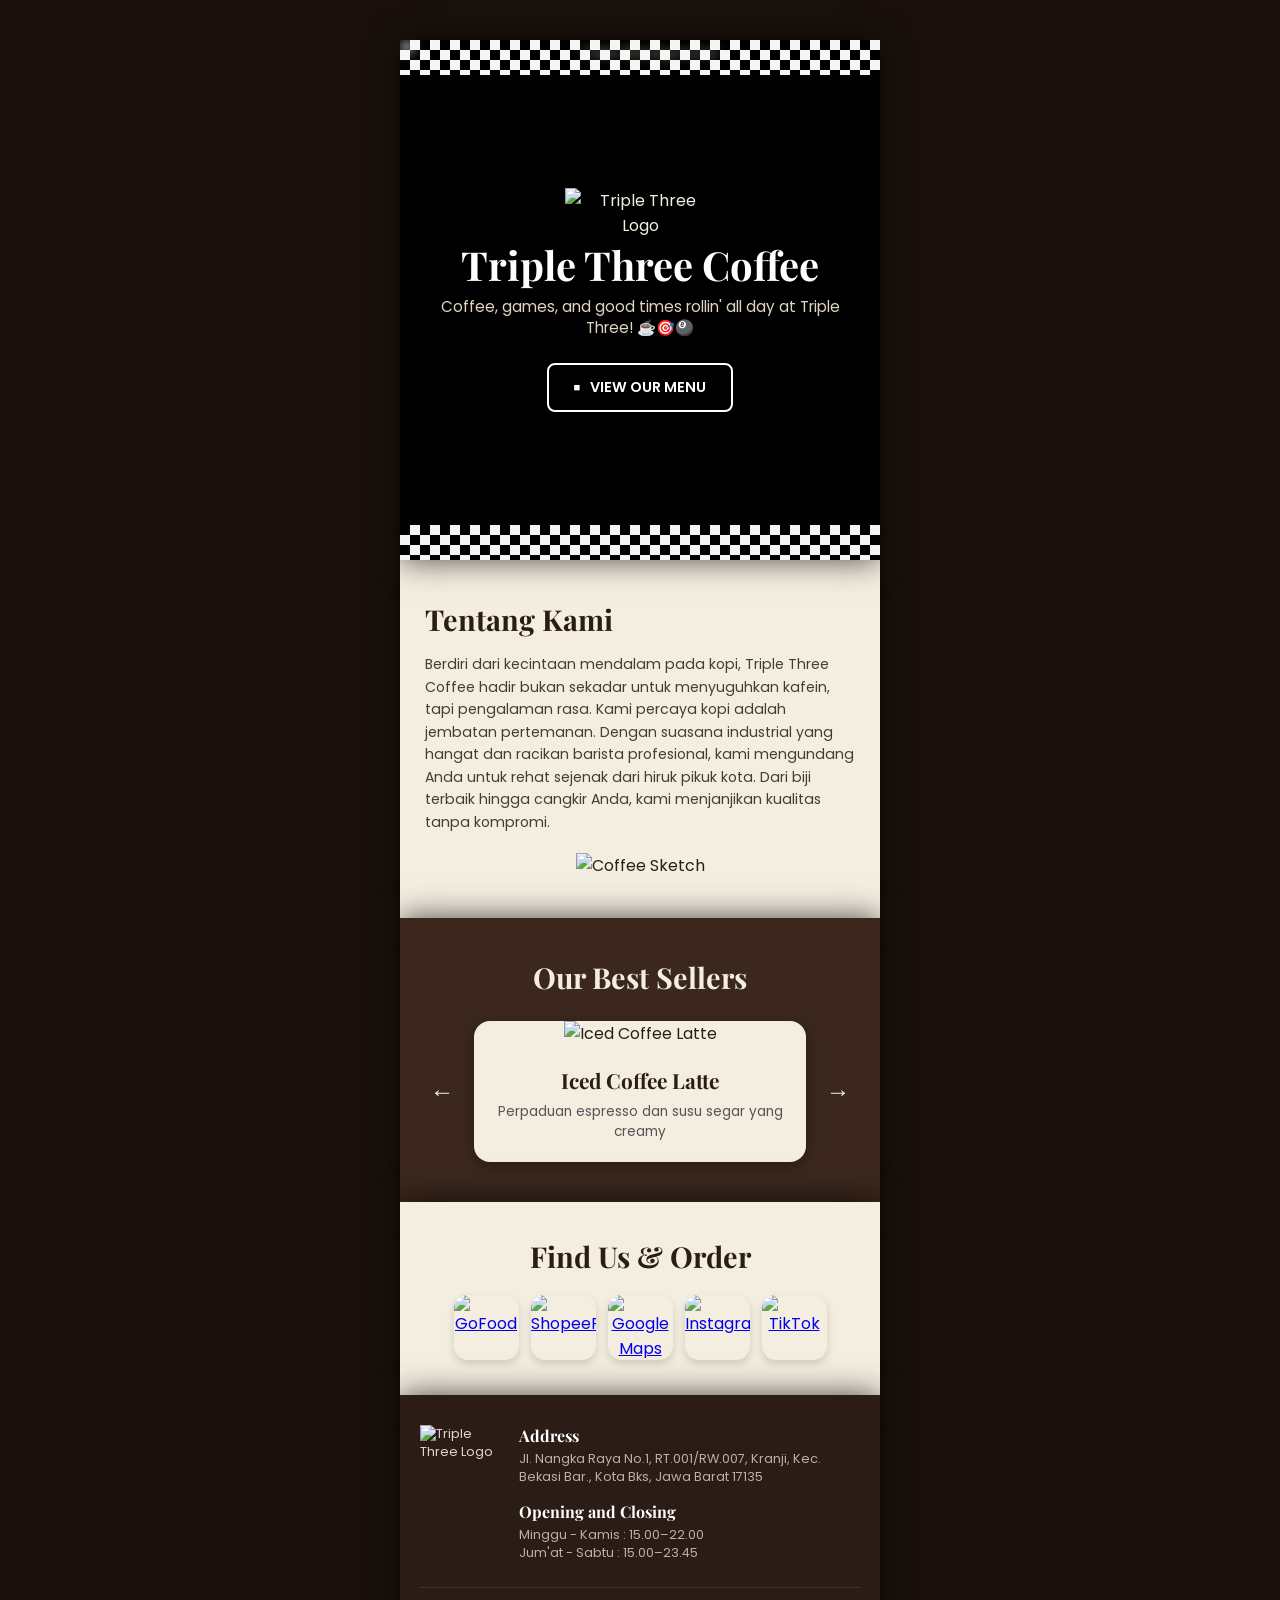
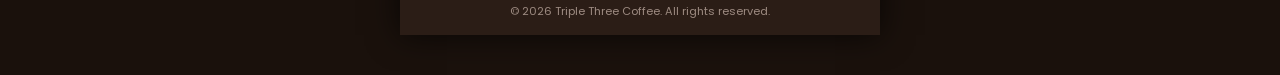
==== index.html @ 0d209aa9 "Add files via upload" ====
<!DOCTYPE html>
<html lang="id">
<head>
    <meta charset="UTF-8">
    <meta name="viewport" content="width=device-width, initial-scale=1.0">
    <title>Triple Three Coffee</title>
    <link rel="stylesheet" href="style.css">
    <link href="https://fonts.googleapis.com/css2?family=Playfair+Display:ital,wght@0,400..900;1,400..900&family=Poppins:wght@300;400;500;600&display=swap" rel="stylesheet">
</head>
<body>

    <!-- HERO SECTION -->
    <header class="hero-section">
        <img src="https://images.unsplash.com/photo-1501339847302-ac426a4a7cbb?auto=format&fit=crop&w=800&q=80" alt="Cafe Background" class="hero-bg-img">
        <div class="checkerboard-top"></div>
        <div class="hero-content">
            <img src="image/333 logo.webp" alt="Triple Three Logo" class="hero-logo">
            <h1>Triple Three Coffee</h1>
            <p>Coffee, games, and good times rollin' all day at Triple Three! ☕🎯🎱</p>
            <a href="https://example.com" target="_blank" class="btn-menu">
                <span class="icon-square">■</span> VIEW OUR MENU
            </a>
        </div>
        <div class="checkerboard-bottom"></div>
    </header>

    <!-- ABOUT SECTION -->
    <section class="about-section">
        <div class="about-container">
            <div class="about-text">
                <h2>Tentang Kami</h2>
                <p>Berdiri dari kecintaan mendalam pada kopi, Triple Three Coffee hadir bukan sekadar untuk menyuguhkan kafein, tapi pengalaman rasa. Kami percaya kopi adalah jembatan pertemanan. Dengan suasana industrial yang hangat dan racikan barista profesional, kami mengundang Anda untuk rehat sejenak dari hiruk pikuk kota. Dari biji terbaik hingga cangkir Anda, kami menjanjikan kualitas tanpa kompromi.</p>
            </div>
            <div class="about-image">
                <img src="image/coffee.webp" alt="Coffee Sketch" class="sketch-img">
            </div>
        </div>
    </section>

    <!-- BEST SELLERS SECTION -->
    <section class="best-sellers-section" id="menu">
        <h2>Our Best Sellers</h2>
        <div class="slider-container">
            <button class="slider-btn prev-btn" id="prevBtn">&#8592;</button>
            
            <div class="slider-card-wrapper">
                <div class="slider-card">
                    <img src="image/iced latte.webp" alt="Iced Coffee Latte" class="product-img">
                    <div class="product-info">
                        <h3>Iced Coffee Latte</h3>
                        <p>Perpaduan espresso dan susu segar yang creamy</p>
                    </div>
                </div>
            </div>

            <button class="slider-btn next-btn" id="nextBtn">&#8594;</button>
        </div>
    </section>

    <!-- FIND US & ORDER SECTION -->
    <section class="order-section">
        <h2>Find Us & Order</h2>
        <div class="social-icons-grid">
            <a href="https://example.com" target="_blank" class="social-icon gofood"><img src="image/gofood (1).webp" alt="GoFood"></a>
            <a href="https://example.com" target="_blank" class="social-icon shopeefood"><img src="image/shope.webp" alt="ShopeeFood"></a>
            <a href="https://example.com" target="_blank" class="social-icon gmaps"><img src="image/gmaps.webp" alt="Google Maps"></a>
            <a href="https://example.com" target="_blank" class="social-icon instagram"><img src="image/ig.webp" alt="Instagram"></a>
            <a href="https://example.com" target="_blank" class="social-icon tiktok"><img src="image/tiktok (1).webp" alt="TikTok"></a>
        </div>
    </section>

    <!-- FOOTER -->
    <footer class="footer-section">
        <div class="footer-content">
            <div class="footer-logo-area">
                <img src="image/333 logo.webp" alt="Triple Three Logo" class="footer-logo">
            </div>
            <div class="footer-info">
                <div class="footer-col">
                    <h4>Address</h4>
                    <p>Jl. Nangka Raya No.1, RT.001/RW.007, Kranji, Kec. Bekasi Bar., Kota Bks, Jawa Barat 17135</p>
                </div>
                <div class="footer-col">
                    <h4>Opening and Closing</h4>
                    <p>Minggu - Kamis : 15.00–22.00<br>Jum'at - Sabtu : 15.00–23.45</p>
                </div>
            </div>
        </div>
        <div class="footer-bottom">
            <p>&copy; 2026 Triple Three Coffee. All rights reserved.</p>
        </div>
    </footer>

    <div id="imageModal" class="modal">
        <span class="close-modal">&times;</span>
        <img class="modal-content" id="imgModalExpanded" alt="Zoomed Product">
    </div>

    <script src="script.js"></script>
</body>
</html>
---- style.css ----
* {
    margin: 0;
    padding: 0;
    box-sizing: border-box;
}

body {
    font-family: 'Poppins', sans-serif;
    background-color: #2b1d16;
    color: #f4eee1;
    display: flex;
    flex-direction: column;
    align-items: center;
    min-height: 100vh;
}

body > * {
    width: 100%;
    max-width: 480px; 
    background-color: #3b271d;
}

.checkerboard-top, .checkerboard-bottom {
    height: 35px;
    background-image: 
        linear-gradient(45deg, #f7f4f4 25%, transparent 25%), 
        linear-gradient(-45deg, #f7f4f4 25%, transparent 25%), 
        linear-gradient(45deg, transparent 75%, #f7f4f4 75%), 
        linear-gradient(-45deg, transparent 75%, #f7f4f4 75%);
    background-size: 20px 20px;
    background-position: 0 0, 0 10px, 10px -10px, -10px 0px;
    background-color: transparent;
}

.hero-section {
    position: relative;
    text-align: center;
    display: flex;
    flex-direction: column;
    justify-content: space-between;
    min-height: 520px;
    max-width: 480px;
    width: 100%;
    overflow: hidden; 
    background-color: #000; 
}


.hero-bg-img {
    position: absolute;
    top: 0;
    left: 0;
    width: 100%;
    height: 100%;
    object-fit: cover;
    filter: blur(5px) brightness(0.6); 
    z-index: 1;
}

.hero-content, 
.checkerboard-top, 
.checkerboard-bottom {
    position: relative;
    z-index: 2;
   
}

.hero-content {
    padding: 30px 20px;
    display: flex;
    flex-direction: column;
    align-items: center;
}

.hero-logo {
    width: 150px;
    animation: fadeInfromtop 1s ease-in-out;
}

@keyframes fadeInfromtop {
    from { opacity: 0; transform: translateY(-50px); }
    to { opacity: 100; transform: translateY(0); }
}

.hero-section h1 {
    font-family: 'Playfair Display', serif;
    font-size: 2.5rem;
    font-weight: 700;
    color: #fff;
    margin-bottom: 5px;
    animation: fadeInfromleft 1s ease-in-out;
    
}

@keyframes fadeInfromleft {
    from { opacity: 0; transform: translateX(-50px); }
    to { opacity: 100; transform: translateX(0); }
}

.hero-section p {
    font-size: 0.95rem;
    color: #e0d6c3;
    margin-bottom: 25px;
    line-height: 1.4;
        animation: fadeInfromright 1s ease-in-out;
    
}

@keyframes fadeInfromright {
    from { opacity: 0; transform: translateX(50px); }
    to { opacity: 100; transform: translateX(0); }
}

.btn-menu {
    display: inline-flex;
    align-items: center;
    gap: 10px;
    border: 2px solid #fff;
    color: #fff;
    padding: 12px 25px;
    text-decoration: none;
    font-weight: 600;
    font-size: 0.9rem;
    border-radius: 8px;
    transition: background 0.3s;
    animation: fadeInfrombottom 1s ease-in-out;
    
}

@keyframes fadeInfrombottom {
    from { opacity: 0; transform: translateY(50px); }
    to { opacity: 100; transform: translateY(0); }
}

.btn-menu:hover {
    background: rgba(255, 255, 255, 0.1);
}

.icon-square {
    font-size: 0.7rem;
}

/* ABOUT SECTION */
.about-section {
    background-color: #f4eee1;
    color: #2b1d16;
    padding: 40px 25px;
    max-width: 480px;
    width: 100%;
}

.about-container {
    display: flex;
    flex-direction: column;
    gap: 20px;
}

.about-text h2 {
    font-family: 'Playfair Display', serif;
    font-size: 1.8rem;
    margin-bottom: 15px;
}

.about-text p {
    font-size: 0.88rem;
    line-height: 1.6;
    color: #4a3b32;
}

.about-image {
    text-align: center;
}

.sketch-img {
    width: 75%;
    max-width: 220px;
    height: auto;
}

/* BEST SELLERS SECTION */
.best-sellers-section {
    background-color: #3b271d;
    padding: 40px 20px;
    text-align: center;
    max-width: 480px;
    width: 100%;
}

.best-sellers-section h2 {
    font-family: 'Playfair Display', serif;
    font-size: 1.8rem;
    color: #f4eee1;
    margin-bottom: 25px;
}

.slider-container {
    display: flex;
    align-items: center;
    justify-content: space-between;
    gap: 10px;
}

.slider-btn {
    background: transparent;
    border: none;
    color: #f4eee1;
    font-size: 1.5rem;
    cursor: pointer;
    padding: 5px 10px;
    transition: transform 0.2s;
}

.slider-btn:hover {
    transform: scale(1.1);
}

.slider-card-wrapper {
    flex: 1;
}

.slider-card {
    background-color: #f4eee1;
    border-radius: 16px;
    overflow: hidden;
    color: #2b1d16;
    box-shadow: 0 4px 15px rgba(0,0,0,0.3);
    transition: opacity 0.2s ease-in-out;
}

.product-img {
    width: 100%;
    height: 180px;
    object-fit: cover;
}

.product-info {
    padding: 20px 15px;
    text-align: center;
}

.product-info h3 {
    font-family: 'Playfair Display', serif;
    font-size: 1.3rem;
    margin-bottom: 8px;
}

.product-info p {
    font-size: 0.85rem;
    color: #555;
}

/* FIND US & ORDER SECTION */
.order-section {
    background-color: #f4eee1;
    color: #2b1d16;
    padding: 35px 20px;
    text-align: center;
    max-width: 480px;
    width: 100%;
}

.order-section h2 {
    font-family: 'Playfair Display', serif;
    font-size: 1.8rem;
    margin-bottom: 20px;
}

.social-icons-grid {
    display: flex;
    justify-content: center;
    flex-wrap: wrap;
    gap: 12px;
}

.social-icon {
    width: 65px;
    height: 65px;
    border-radius: 14px;
    display: flex;
    align-items: center;
    justify-content: center;
    overflow: hidden;
    box-shadow: 0 4px 8px rgba(0,0,0,0.15);
}

.social-icon img {
    width: 100%;
    height: 100%;
    object-fit: cover;
}

/* FOOTER SECTION */
.footer-section {
    background-color: #2b1d16;
    color: #dcd6cd;
    padding: 30px 20px 15px 20px;
    font-size: 0.8rem;
    max-width: 480px;
    width: 100%;
}

.footer-content {
    display: flex;
    gap: 20px;
    align-items: flex-start;
    margin-bottom: 25px;
}

.footer-logo {
    width: 65px;
}

.footer-info {
    display: flex;
    flex-direction: column;
    gap: 15px;
}

.footer-col h4 {
    font-family: 'Playfair Display', serif;
    font-size: 1rem;
    color: #fff;
    margin-bottom: 4px;
}

.footer-col p {
    line-height: 1.4;
    color: #bfaea5;
}

.footer-bottom {
    text-align: center;
    border-top: 1px solid rgba(255,255,255,0.1);
    padding-top: 15px;
    font-size: 0.7rem;
    color: #9c8a80;
}

@media (min-width: 768px) {
    body {
        background-color: #1a110c; 
        padding: 40px 0;
    }

    body > * {
        max-width: 480px;
        box-shadow: 0 0 30px rgba(0, 0, 0, 0.7);
        margin: 0 auto;
    }

}

.product-img {
    cursor: pointer; /* Mengubah kursor jadi pointer saat diarahkan ke gambar */
    transition: transform 0.3s ease;
}

.product-img:hover {
    transform: scale(1.02); /* Sedikit membesar saat kursor diarahkan */
}

.modal {
    display: none; /* Sembunyikan secara default */
    position: fixed;
    z-index: 1000;
    padding-top: 60px;
    left: 0;
    top: 0;
    width: 100%;
    height: 100%;
    background-color: rgba(0, 0, 0, 0.85); /* Latar belakang gelap transparan */
    backdrop-filter: blur(5px);
    text-align: center;
}

.modal-content {
    margin: auto;
    display: block;
    max-width: 90%;
    max-height: 80vh;
    border-radius: 12px;
    box-shadow: 0 5px 25px rgba(0,0,0,0.5);
    animation: zoomIn 0.3s ease;
}

@keyframes zoomIn {
    from { transform: scale(0.7); opacity: 0; }
    to { transform: scale(1); opacity: 1; }
}

.close-modal {
    position: absolute;
    top: 20px;
    right: 35px;
    color: #f1f1f1;
    font-size: 40px;
    font-weight: bold;
    cursor: pointer;
    transition: 0.3s;
}

.close-modal:hover {
    color: #ffbb33;
}
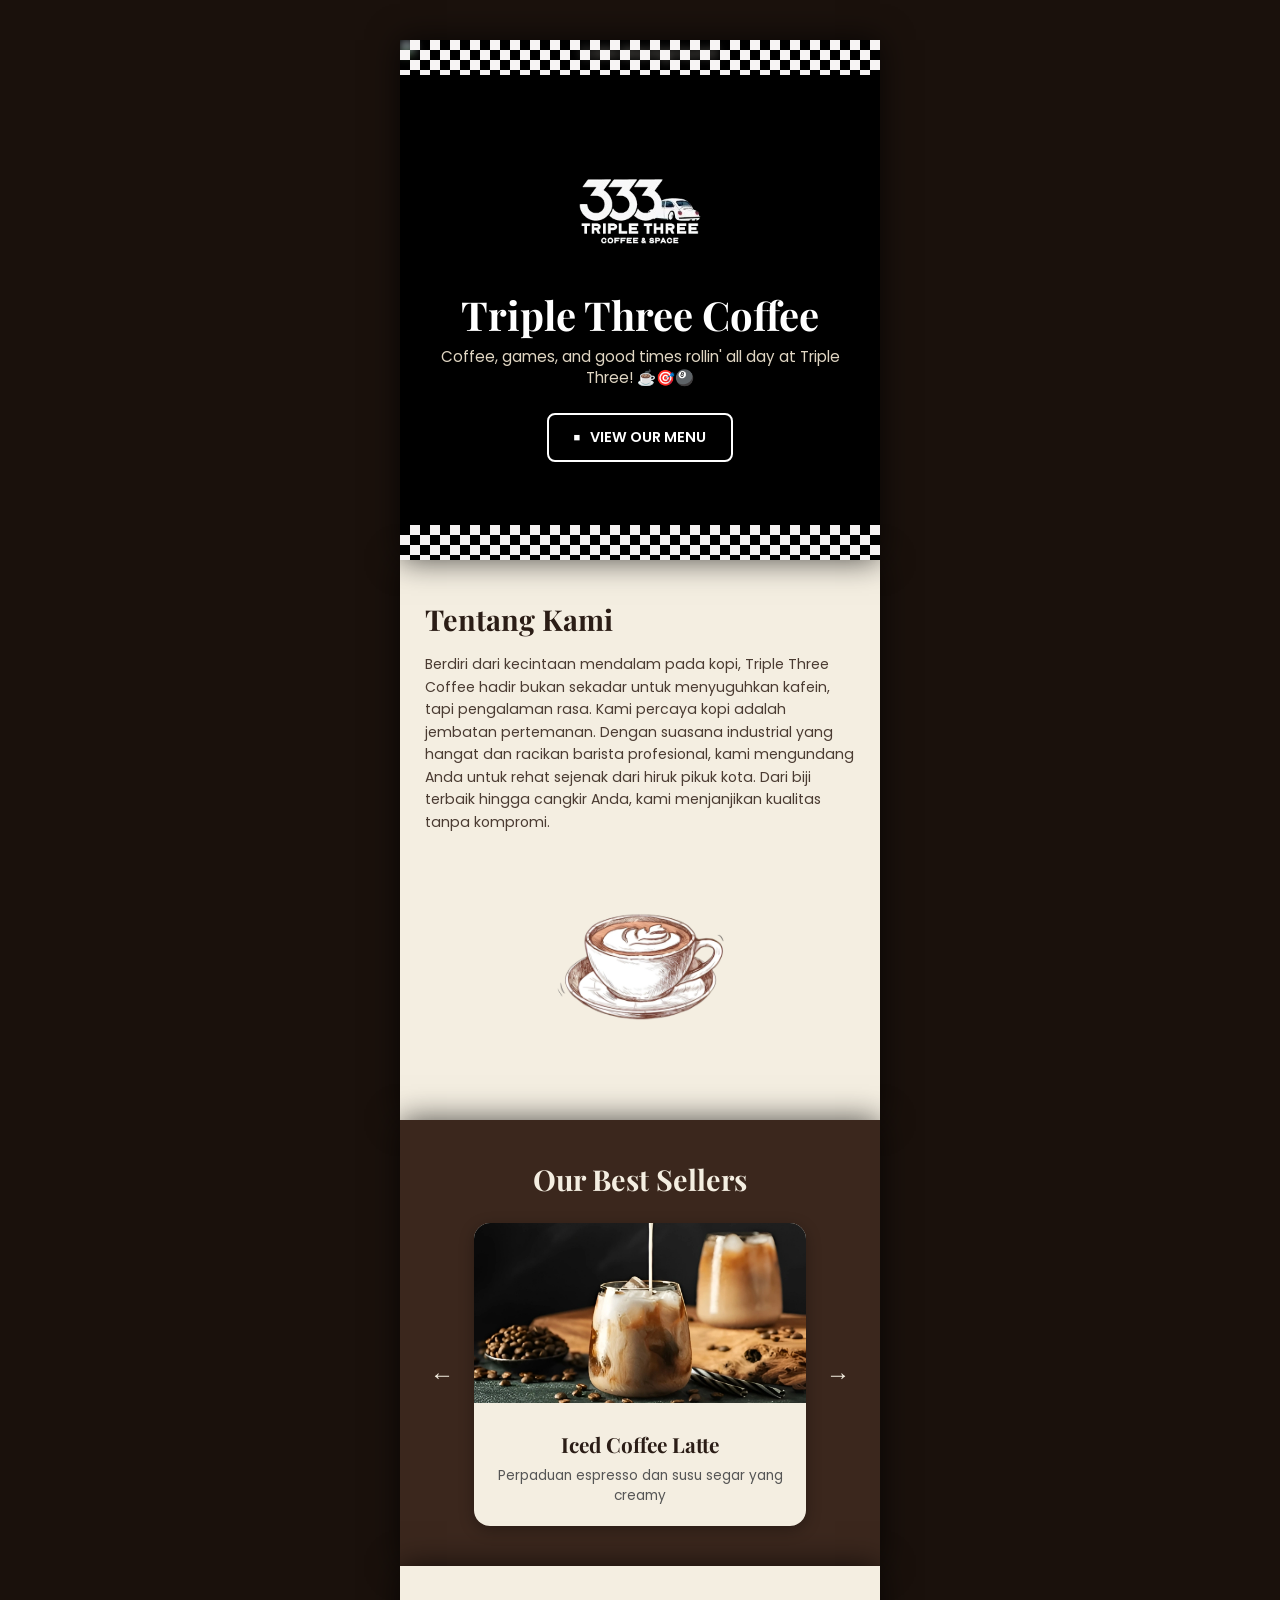
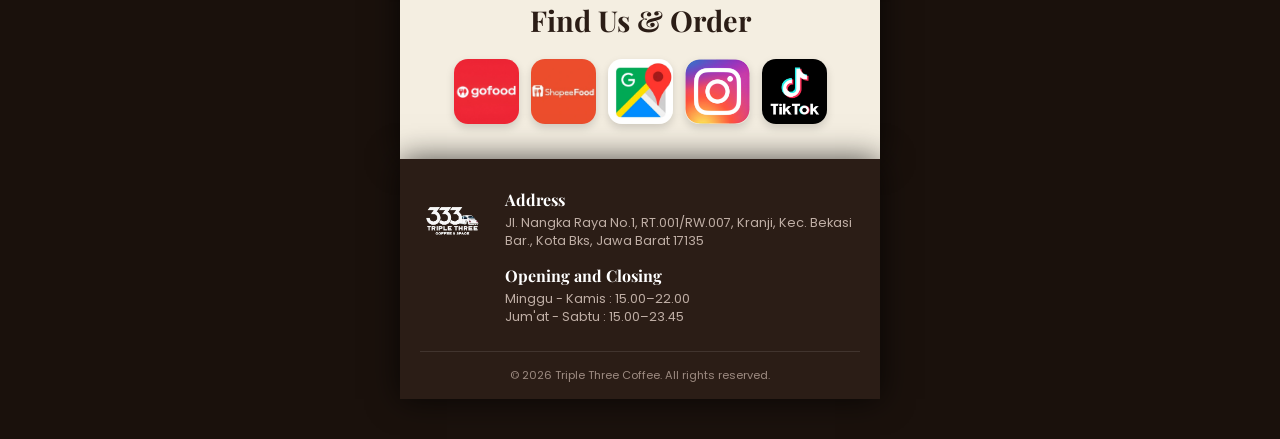
==== commit 9668dc1e: "Update index.html" ====
--- a/index.html
+++ b/index.html
@@ -6,6 +6,7 @@
     <title>Triple Three Coffee</title>
     <link rel="stylesheet" href="style.css">
     <link href="https://fonts.googleapis.com/css2?family=Playfair+Display:ital,wght@0,400..900;1,400..900&family=Poppins:wght@300;400;500;600&display=swap" rel="stylesheet">
+    <link rel="icon" type="image/x-icon" href="image/logo 333.webp">
 </head>
 <body>
 
@@ -98,4 +99,4 @@
 
     <script src="script.js"></script>
 </body>
-</html>+</html>
